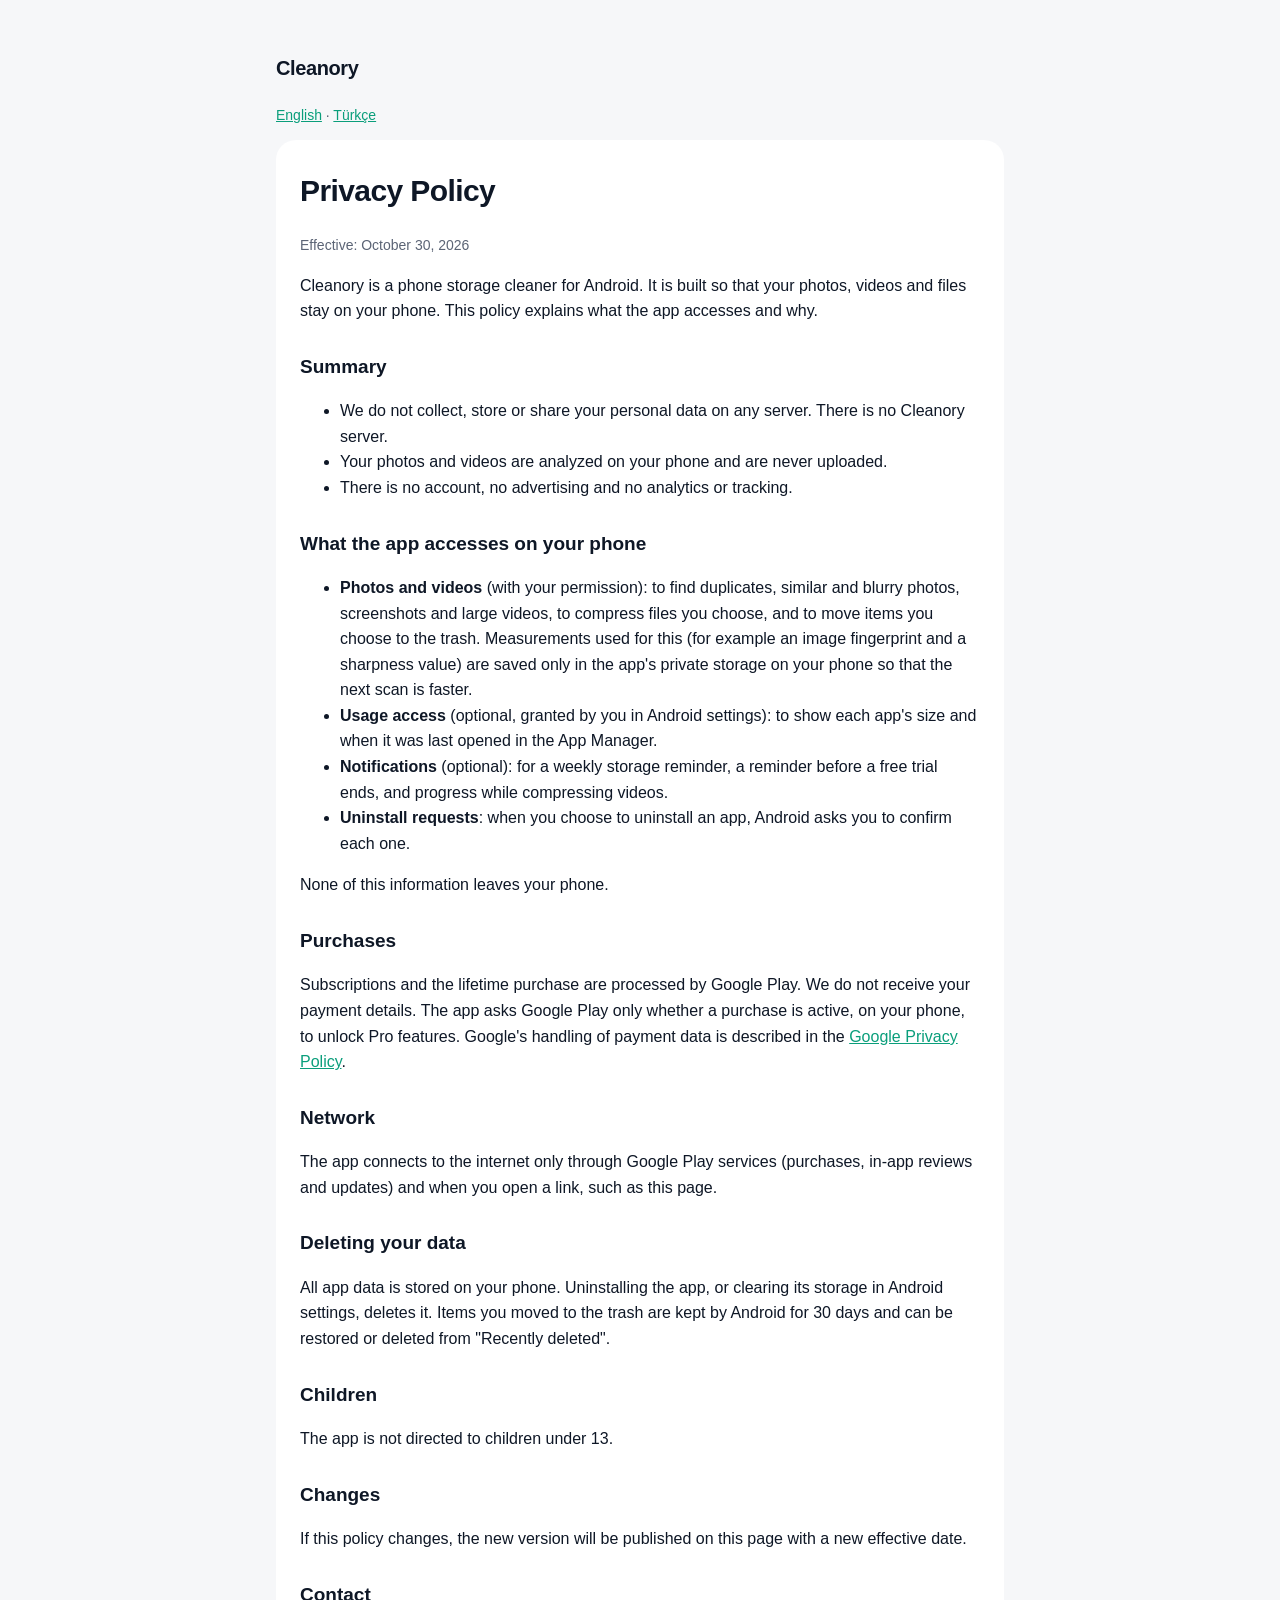
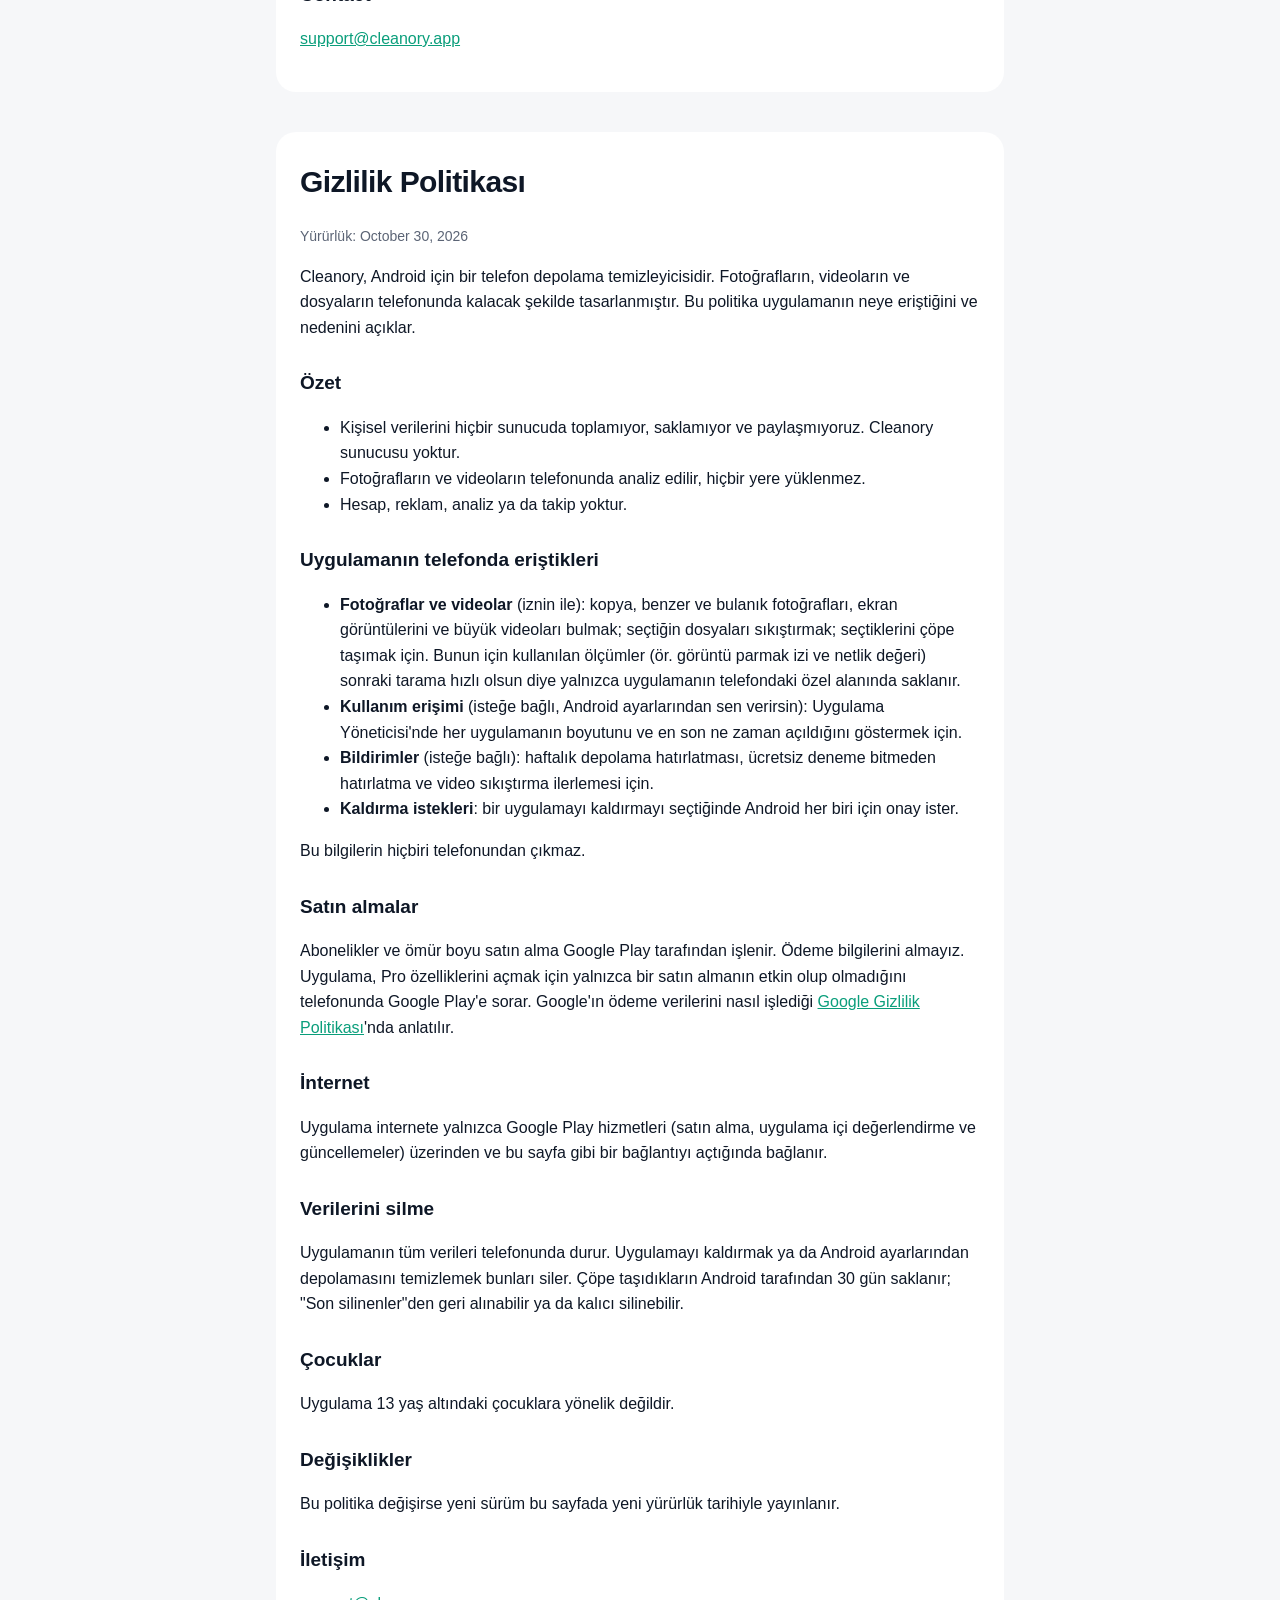
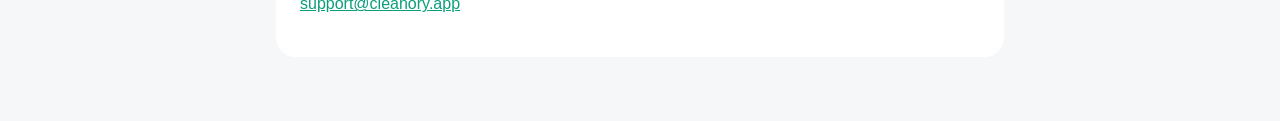
==== privacy/index.html @ e02ec6ef "Gizlilik politikası, kullanım koşulları, ana sayfa Co-Authored-By: Claude Opus 5.5 <noreply@anthropi" ====
<!doctype html>
<html lang="en">
<head>
<meta charset="utf-8">
<meta name="viewport" content="width=device-width, initial-scale=1">
<title>Cleanory · Privacy Policy</title>
<link rel="stylesheet" href="../style.css">
</head>
<body>
<main>
<p class="brand"><a href="../">Cleanory</a></p>
<p class="lang"><a href="#en">English</a> · <a href="#tr">Türkçe</a></p>

<section id="en">
<h1>Privacy Policy</h1>
<p class="meta">Effective: October 30, 2026</p>

<p>Cleanory is a phone storage cleaner for Android. It is built so that your photos, videos and files stay on your phone. This policy explains what the app accesses and why.</p>

<h2>Summary</h2>
<ul>
<li>We do not collect, store or share your personal data on any server. There is no Cleanory server.</li>
<li>Your photos and videos are analyzed on your phone and are never uploaded.</li>
<li>There is no account, no advertising and no analytics or tracking.</li>
</ul>

<h2>What the app accesses on your phone</h2>
<ul>
<li><strong>Photos and videos</strong> (with your permission): to find duplicates, similar and blurry photos, screenshots and large videos, to compress files you choose, and to move items you choose to the trash. Measurements used for this (for example an image fingerprint and a sharpness value) are saved only in the app's private storage on your phone so that the next scan is faster.</li>
<li><strong>Usage access</strong> (optional, granted by you in Android settings): to show each app's size and when it was last opened in the App Manager.</li>
<li><strong>Notifications</strong> (optional): for a weekly storage reminder, a reminder before a free trial ends, and progress while compressing videos.</li>
<li><strong>Uninstall requests</strong>: when you choose to uninstall an app, Android asks you to confirm each one.</li>
</ul>
<p>None of this information leaves your phone.</p>

<h2>Purchases</h2>
<p>Subscriptions and the lifetime purchase are processed by Google Play. We do not receive your payment details. The app asks Google Play only whether a purchase is active, on your phone, to unlock Pro features. Google's handling of payment data is described in the <a href="https://policies.google.com/privacy">Google Privacy Policy</a>.</p>

<h2>Network</h2>
<p>The app connects to the internet only through Google Play services (purchases, in-app reviews and updates) and when you open a link, such as this page.</p>

<h2>Deleting your data</h2>
<p>All app data is stored on your phone. Uninstalling the app, or clearing its storage in Android settings, deletes it. Items you moved to the trash are kept by Android for 30 days and can be restored or deleted from "Recently deleted".</p>

<h2>Children</h2>
<p>The app is not directed to children under 13.</p>

<h2>Changes</h2>
<p>If this policy changes, the new version will be published on this page with a new effective date.</p>

<h2>Contact</h2>
<p><a href="mailto:support@cleanory.app">support@cleanory.app</a></p>
</section>

<hr>

<section id="tr">
<h1>Gizlilik Politikası</h1>
<p class="meta">Yürürlük: October 30, 2026</p>

<p>Cleanory, Android için bir telefon depolama temizleyicisidir. Fotoğrafların, videoların ve dosyaların telefonunda kalacak şekilde tasarlanmıştır. Bu politika uygulamanın neye eriştiğini ve nedenini açıklar.</p>

<h2>Özet</h2>
<ul>
<li>Kişisel verilerini hiçbir sunucuda toplamıyor, saklamıyor ve paylaşmıyoruz. Cleanory sunucusu yoktur.</li>
<li>Fotoğrafların ve videoların telefonunda analiz edilir, hiçbir yere yüklenmez.</li>
<li>Hesap, reklam, analiz ya da takip yoktur.</li>
</ul>

<h2>Uygulamanın telefonda eriştikleri</h2>
<ul>
<li><strong>Fotoğraflar ve videolar</strong> (iznin ile): kopya, benzer ve bulanık fotoğrafları, ekran görüntülerini ve büyük videoları bulmak; seçtiğin dosyaları sıkıştırmak; seçtiklerini çöpe taşımak için. Bunun için kullanılan ölçümler (ör. görüntü parmak izi ve netlik değeri) sonraki tarama hızlı olsun diye yalnızca uygulamanın telefondaki özel alanında saklanır.</li>
<li><strong>Kullanım erişimi</strong> (isteğe bağlı, Android ayarlarından sen verirsin): Uygulama Yöneticisi'nde her uygulamanın boyutunu ve en son ne zaman açıldığını göstermek için.</li>
<li><strong>Bildirimler</strong> (isteğe bağlı): haftalık depolama hatırlatması, ücretsiz deneme bitmeden hatırlatma ve video sıkıştırma ilerlemesi için.</li>
<li><strong>Kaldırma istekleri</strong>: bir uygulamayı kaldırmayı seçtiğinde Android her biri için onay ister.</li>
</ul>
<p>Bu bilgilerin hiçbiri telefonundan çıkmaz.</p>

<h2>Satın almalar</h2>
<p>Abonelikler ve ömür boyu satın alma Google Play tarafından işlenir. Ödeme bilgilerini almayız. Uygulama, Pro özelliklerini açmak için yalnızca bir satın almanın etkin olup olmadığını telefonunda Google Play'e sorar. Google'ın ödeme verilerini nasıl işlediği <a href="https://policies.google.com/privacy">Google Gizlilik Politikası</a>'nda anlatılır.</p>

<h2>İnternet</h2>
<p>Uygulama internete yalnızca Google Play hizmetleri (satın alma, uygulama içi değerlendirme ve güncellemeler) üzerinden ve bu sayfa gibi bir bağlantıyı açtığında bağlanır.</p>

<h2>Verilerini silme</h2>
<p>Uygulamanın tüm verileri telefonunda durur. Uygulamayı kaldırmak ya da Android ayarlarından depolamasını temizlemek bunları siler. Çöpe taşıdıkların Android tarafından 30 gün saklanır; "Son silinenler"den geri alınabilir ya da kalıcı silinebilir.</p>

<h2>Çocuklar</h2>
<p>Uygulama 13 yaş altındaki çocuklara yönelik değildir.</p>

<h2>Değişiklikler</h2>
<p>Bu politika değişirse yeni sürüm bu sayfada yeni yürürlük tarihiyle yayınlanır.</p>

<h2>İletişim</h2>
<p><a href="mailto:support@cleanory.app">support@cleanory.app</a></p>
</section>
</main>
</body>
</html>
---- style.css ----
:root { --bg: #f6f7f9; --surface: #fff; --ink: #0e1726; --muted: #5b6475; --mint: #0a9e7b; --line: #e6e8ec; }
@media (prefers-color-scheme: dark) { :root { --bg: #0b1220; --surface: #131c2e; --ink: #f2f5f9; --muted: #9aa4b5; --mint: #22d3a6; --line: #243049; } }
* { box-sizing: border-box; }
body { margin: 0; background: var(--bg); color: var(--ink); font: 16px/1.6 -apple-system, "Segoe UI", Roboto, Inter, sans-serif; }
main { max-width: 760px; margin: 0 auto; padding: 32px 16px 64px; }
a { color: var(--mint); }
.brand { font-weight: 800; font-size: 20px; letter-spacing: -0.02em; }
.brand a { color: var(--ink); text-decoration: none; }
.lang, .meta, .links { color: var(--muted); font-size: 14px; }
h1 { font-size: 30px; line-height: 1.2; letter-spacing: -0.02em; }
h2 { font-size: 19px; margin-top: 28px; }
section { background: var(--surface); border-radius: 20px; padding: 8px 24px 24px; }
hr { border: 0; height: 24px; }
.home h1 { font-size: 36px; }
.button { display: inline-block; background: var(--mint); color: #fff; text-decoration: none; padding: 14px 22px; border-radius: 14px; font-weight: 700; }
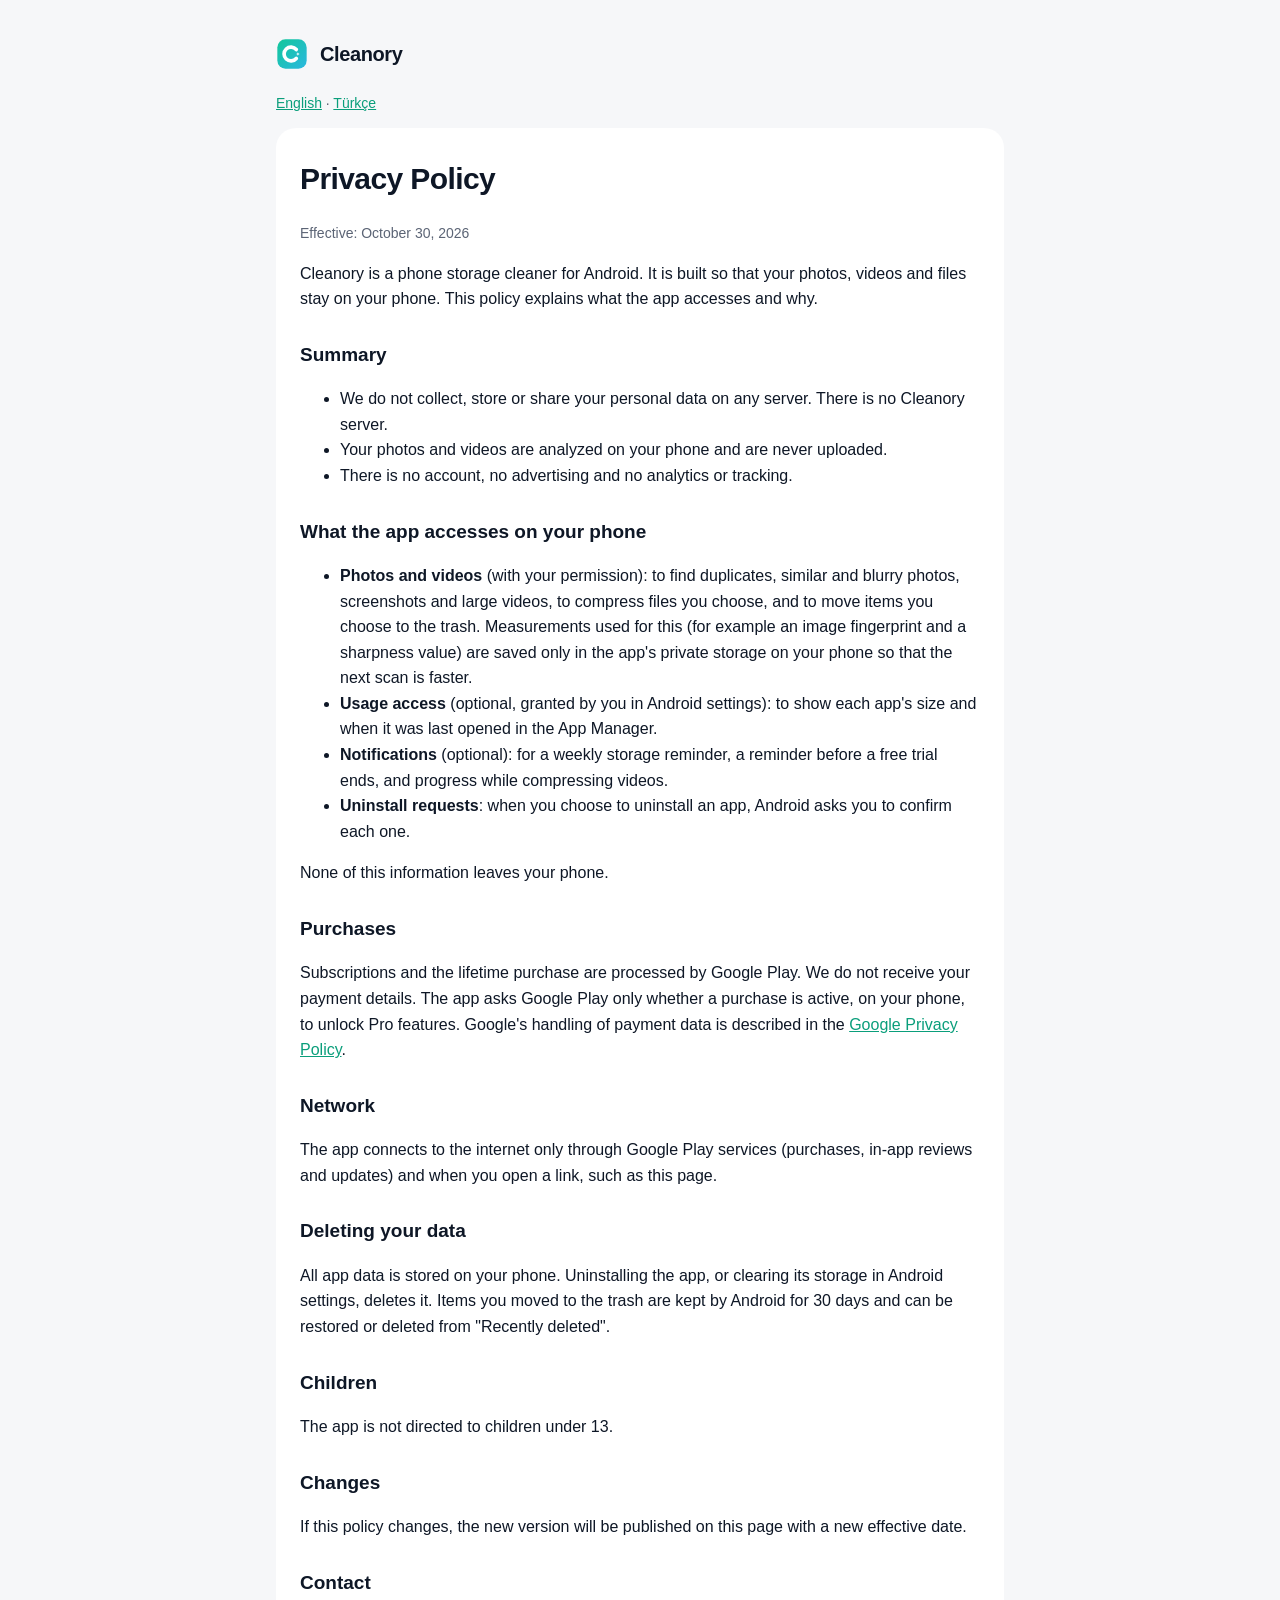
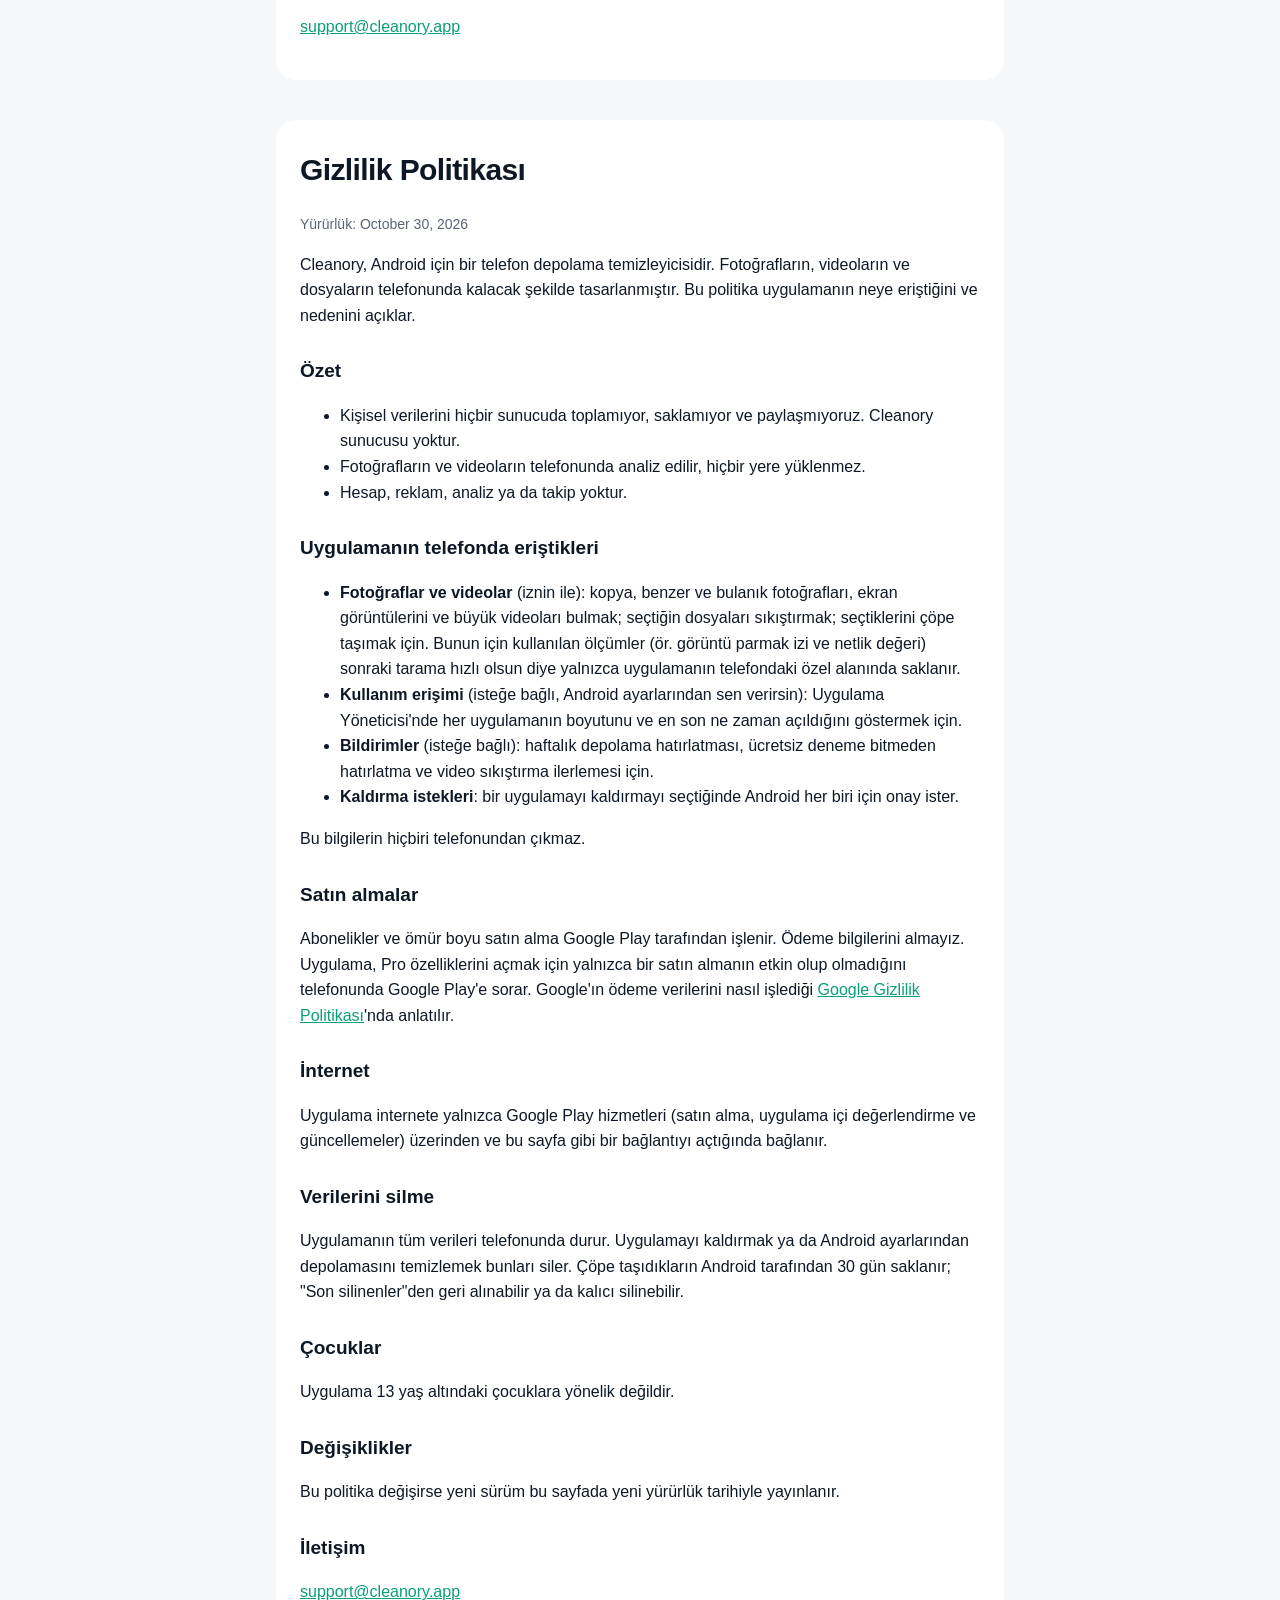
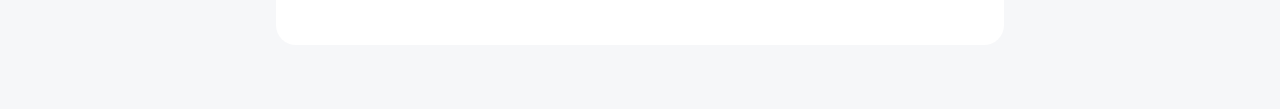
==== commit fdd85c52: "Gerçek logo, favicon ve uygulama ekran görüntüleri Co-Authored-By: Claude Opus 5.5 <noreply@anthropi" ====
--- a/privacy/index.html
+++ b/privacy/index.html
@@ -4,11 +4,12 @@
 <meta charset="utf-8">
 <meta name="viewport" content="width=device-width, initial-scale=1">
 <title>Cleanory · Privacy Policy</title>
+<link rel="icon" href="../img/logo.svg" type="image/svg+xml">
 <link rel="stylesheet" href="../style.css">
 </head>
 <body>
 <main>
-<p class="brand"><a href="../">Cleanory</a></p>
+<p class="brand"><a href="../"><img src="../img/logo.svg" alt="" width="44" height="44">Cleanory</a></p>
 <p class="lang"><a href="#en">English</a> · <a href="#tr">Türkçe</a></p>
 
 <section id="en">
--- a/style.css
+++ b/style.css
@@ -4,12 +4,35 @@
 body { margin: 0; background: var(--bg); color: var(--ink); font: 16px/1.6 -apple-system, "Segoe UI", Roboto, Inter, sans-serif; }
 main { max-width: 760px; margin: 0 auto; padding: 32px 16px 64px; }
 a { color: var(--mint); }
-.brand { font-weight: 800; font-size: 20px; letter-spacing: -0.02em; }
-.brand a { color: var(--ink); text-decoration: none; }
+.brand { display: flex; align-items: center; gap: 6px; font-weight: 800; font-size: 20px; letter-spacing: -0.02em; margin: 0 0 16px -6px; }
+.brand a { display: flex; align-items: center; gap: 6px; color: var(--ink); text-decoration: none; }
+.brand img { width: 44px; height: 44px; }
 .lang, .meta, .links { color: var(--muted); font-size: 14px; }
 h1 { font-size: 30px; line-height: 1.2; letter-spacing: -0.02em; }
 h2 { font-size: 19px; margin-top: 28px; }
 section { background: var(--surface); border-radius: 20px; padding: 8px 24px 24px; }
 hr { border: 0; height: 24px; }
-.home h1 { font-size: 36px; }
-.button { display: inline-block; background: var(--mint); color: #fff; text-decoration: none; padding: 14px 22px; border-radius: 14px; font-weight: 700; }
+.button { display: inline-block; background: linear-gradient(135deg, #12c79a, #2bb8e0); color: #fff; text-decoration: none; padding: 14px 22px; border-radius: 14px; font-weight: 700; }
+
+/* Ana sayfa */
+main.home { max-width: 1040px; }
+.home h1 { font-size: 44px; line-height: 1.1; margin: 0 0 16px; }
+.lead { font-size: 18px; color: var(--muted); margin: 0 0 24px; }
+.note { color: var(--muted); font-size: 14px; }
+.hero { display: grid; grid-template-columns: 1fr 300px; gap: 48px; align-items: center; padding: 24px 0 56px; }
+.phone { background: #0e1726; padding: 8px; border-radius: 34px; box-shadow: 0 24px 48px -20px rgba(14, 23, 38, .45); }
+.phone img { display: block; width: 100%; height: auto; border-radius: 26px; }
+.shots { display: grid; grid-template-columns: repeat(3, 1fr); gap: 32px; }
+.shots figure { margin: 0; }
+.shots .phone { max-width: 260px; margin: 0 auto 20px; }
+figcaption, .facts > div { color: var(--muted); font-size: 15px; }
+figcaption b, .facts b { display: block; color: var(--ink); font-size: 17px; margin-bottom: 4px; }
+.facts { display: grid; grid-template-columns: repeat(3, 1fr); gap: 16px; margin: 56px 0 32px; }
+.facts > div { background: var(--surface); border: 1px solid var(--line); border-radius: 20px; padding: 20px 22px; }
+@media (max-width: 760px) {
+  .home h1 { font-size: 34px; }
+  .hero { grid-template-columns: 1fr; gap: 32px; padding-bottom: 40px; }
+  .hero-phone { max-width: 260px; margin: 0 auto; }
+  .shots, .facts { grid-template-columns: 1fr; }
+  .shots { gap: 40px; }
+}
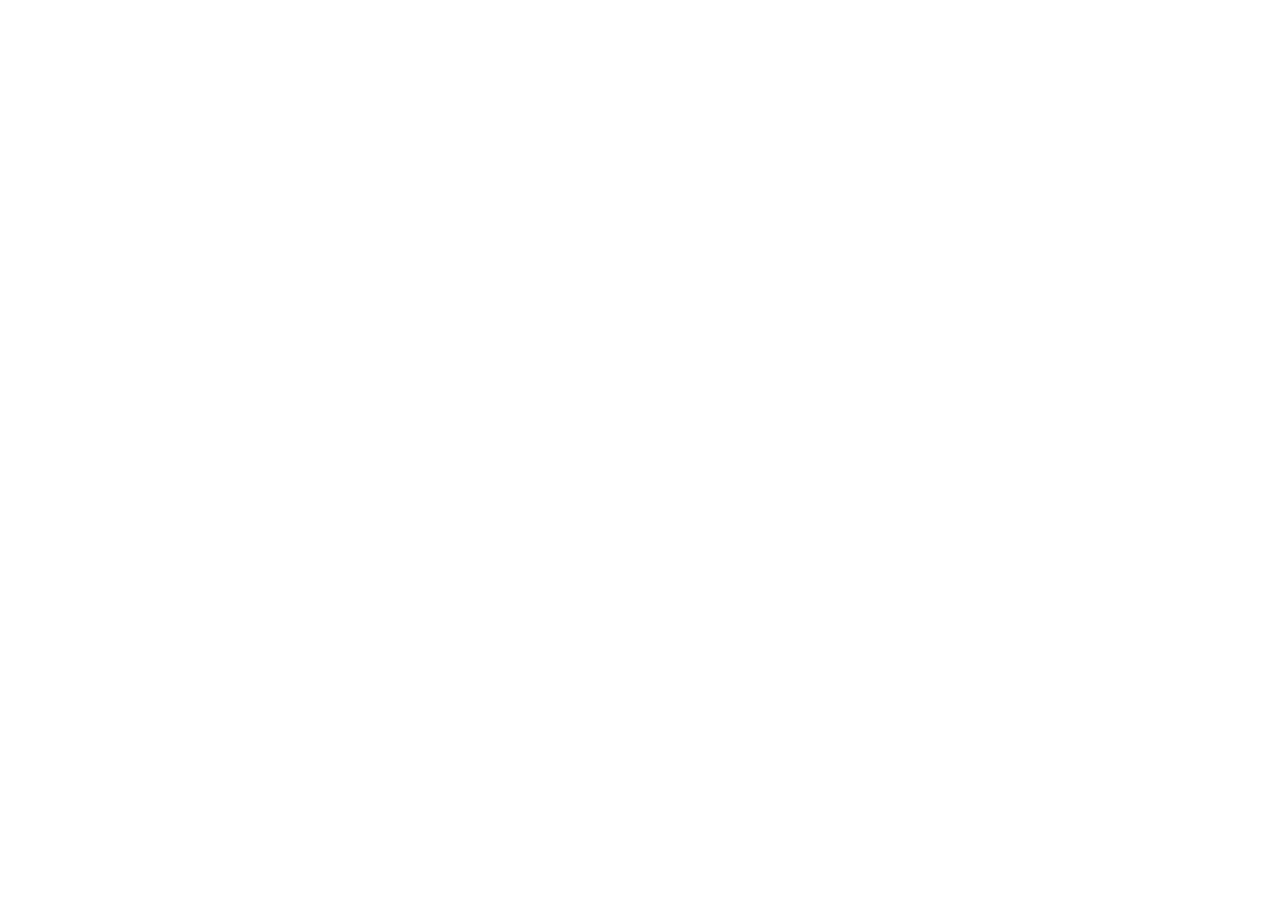
==== commit a08fad93: "Site cleanory.app adresine taşındı; eski sayfalar yönlendiriyor Co-Authored-By: Claude Opus 5.5 <nor" ====
--- a/privacy/index.html
+++ b/privacy/index.html
@@ -2,99 +2,11 @@
 <html lang="en">
 <head>
 <meta charset="utf-8">
-<meta name="viewport" content="width=device-width, initial-scale=1">
-<title>Cleanory · Privacy Policy</title>
-<link rel="icon" href="../img/logo.svg" type="image/svg+xml">
-<link rel="stylesheet" href="../style.css">
+<title>Cleanory</title>
+<link rel="canonical" href="https://cleanory.app/privacy/">
+<meta name="robots" content="noindex">
+<meta http-equiv="refresh" content="0; url=https://cleanory.app/privacy/">
+<script>location.replace("https://cleanory.app/privacy/" + location.hash)</script>
 </head>
-<body>
-<main>
-<p class="brand"><a href="../"><img src="../img/logo.svg" alt="" width="44" height="44">Cleanory</a></p>
-<p class="lang"><a href="#en">English</a> · <a href="#tr">Türkçe</a></p>
-
-<section id="en">
-<h1>Privacy Policy</h1>
-<p class="meta">Effective: October 30, 2026</p>
-
-<p>Cleanory is a phone storage cleaner for Android. It is built so that your photos, videos and files stay on your phone. This policy explains what the app accesses and why.</p>
-
-<h2>Summary</h2>
-<ul>
-<li>We do not collect, store or share your personal data on any server. There is no Cleanory server.</li>
-<li>Your photos and videos are analyzed on your phone and are never uploaded.</li>
-<li>There is no account, no advertising and no analytics or tracking.</li>
-</ul>
-
-<h2>What the app accesses on your phone</h2>
-<ul>
-<li><strong>Photos and videos</strong> (with your permission): to find duplicates, similar and blurry photos, screenshots and large videos, to compress files you choose, and to move items you choose to the trash. Measurements used for this (for example an image fingerprint and a sharpness value) are saved only in the app's private storage on your phone so that the next scan is faster.</li>
-<li><strong>Usage access</strong> (optional, granted by you in Android settings): to show each app's size and when it was last opened in the App Manager.</li>
-<li><strong>Notifications</strong> (optional): for a weekly storage reminder, a reminder before a free trial ends, and progress while compressing videos.</li>
-<li><strong>Uninstall requests</strong>: when you choose to uninstall an app, Android asks you to confirm each one.</li>
-</ul>
-<p>None of this information leaves your phone.</p>
-
-<h2>Purchases</h2>
-<p>Subscriptions and the lifetime purchase are processed by Google Play. We do not receive your payment details. The app asks Google Play only whether a purchase is active, on your phone, to unlock Pro features. Google's handling of payment data is described in the <a href="https://policies.google.com/privacy">Google Privacy Policy</a>.</p>
-
-<h2>Network</h2>
-<p>The app connects to the internet only through Google Play services (purchases, in-app reviews and updates) and when you open a link, such as this page.</p>
-
-<h2>Deleting your data</h2>
-<p>All app data is stored on your phone. Uninstalling the app, or clearing its storage in Android settings, deletes it. Items you moved to the trash are kept by Android for 30 days and can be restored or deleted from "Recently deleted".</p>
-
-<h2>Children</h2>
-<p>The app is not directed to children under 13.</p>
-
-<h2>Changes</h2>
-<p>If this policy changes, the new version will be published on this page with a new effective date.</p>
-
-<h2>Contact</h2>
-<p><a href="mailto:support@cleanory.app">support@cleanory.app</a></p>
-</section>
-
-<hr>
-
-<section id="tr">
-<h1>Gizlilik Politikası</h1>
-<p class="meta">Yürürlük: October 30, 2026</p>
-
-<p>Cleanory, Android için bir telefon depolama temizleyicisidir. Fotoğrafların, videoların ve dosyaların telefonunda kalacak şekilde tasarlanmıştır. Bu politika uygulamanın neye eriştiğini ve nedenini açıklar.</p>
-
-<h2>Özet</h2>
-<ul>
-<li>Kişisel verilerini hiçbir sunucuda toplamıyor, saklamıyor ve paylaşmıyoruz. Cleanory sunucusu yoktur.</li>
-<li>Fotoğrafların ve videoların telefonunda analiz edilir, hiçbir yere yüklenmez.</li>
-<li>Hesap, reklam, analiz ya da takip yoktur.</li>
-</ul>
-
-<h2>Uygulamanın telefonda eriştikleri</h2>
-<ul>
-<li><strong>Fotoğraflar ve videolar</strong> (iznin ile): kopya, benzer ve bulanık fotoğrafları, ekran görüntülerini ve büyük videoları bulmak; seçtiğin dosyaları sıkıştırmak; seçtiklerini çöpe taşımak için. Bunun için kullanılan ölçümler (ör. görüntü parmak izi ve netlik değeri) sonraki tarama hızlı olsun diye yalnızca uygulamanın telefondaki özel alanında saklanır.</li>
-<li><strong>Kullanım erişimi</strong> (isteğe bağlı, Android ayarlarından sen verirsin): Uygulama Yöneticisi'nde her uygulamanın boyutunu ve en son ne zaman açıldığını göstermek için.</li>
-<li><strong>Bildirimler</strong> (isteğe bağlı): haftalık depolama hatırlatması, ücretsiz deneme bitmeden hatırlatma ve video sıkıştırma ilerlemesi için.</li>
-<li><strong>Kaldırma istekleri</strong>: bir uygulamayı kaldırmayı seçtiğinde Android her biri için onay ister.</li>
-</ul>
-<p>Bu bilgilerin hiçbiri telefonundan çıkmaz.</p>
-
-<h2>Satın almalar</h2>
-<p>Abonelikler ve ömür boyu satın alma Google Play tarafından işlenir. Ödeme bilgilerini almayız. Uygulama, Pro özelliklerini açmak için yalnızca bir satın almanın etkin olup olmadığını telefonunda Google Play'e sorar. Google'ın ödeme verilerini nasıl işlediği <a href="https://policies.google.com/privacy">Google Gizlilik Politikası</a>'nda anlatılır.</p>
-
-<h2>İnternet</h2>
-<p>Uygulama internete yalnızca Google Play hizmetleri (satın alma, uygulama içi değerlendirme ve güncellemeler) üzerinden ve bu sayfa gibi bir bağlantıyı açtığında bağlanır.</p>
-
-<h2>Verilerini silme</h2>
-<p>Uygulamanın tüm verileri telefonunda durur. Uygulamayı kaldırmak ya da Android ayarlarından depolamasını temizlemek bunları siler. Çöpe taşıdıkların Android tarafından 30 gün saklanır; "Son silinenler"den geri alınabilir ya da kalıcı silinebilir.</p>
-
-<h2>Çocuklar</h2>
-<p>Uygulama 13 yaş altındaki çocuklara yönelik değildir.</p>
-
-<h2>Değişiklikler</h2>
-<p>Bu politika değişirse yeni sürüm bu sayfada yeni yürürlük tarihiyle yayınlanır.</p>
-
-<h2>İletişim</h2>
-<p><a href="mailto:support@cleanory.app">support@cleanory.app</a></p>
-</section>
-</main>
-</body>
+<body><p>Cleanory moved to <a href="https://cleanory.app/privacy/">https://cleanory.app/privacy/</a></p></body>
 </html>
